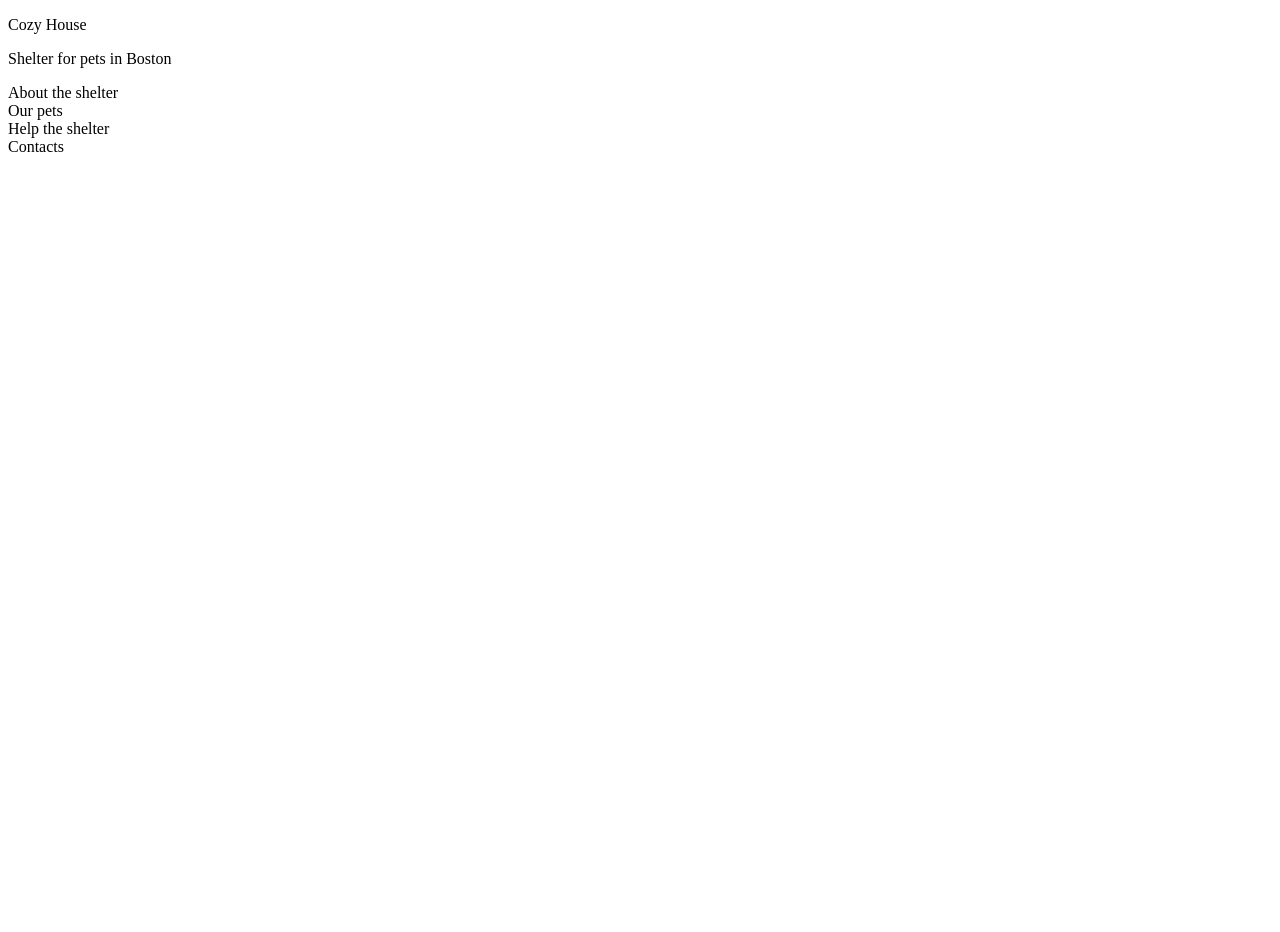
==== Shelter/index.html @ d65bb1e8 "init: start shelter tast" ====
<!DOCTYPE html>
<html lang="en">
<head>
  <meta charset="UTF-8">
  <meta name="viewport" content="width=device-width, initial-scale=1.0">
  <link rel="stylesheet" href="styles.css">
  <title>Document</title>
</head>
<body>
  <main>
    <section class="startScreen">
      <header class="header">
        <div class="logo">
          <p>Cozy House</p>
          <p>Shelter for pets in Boston</p>
        </div>
        <div class="nav">
          <nav class="navHeader">About the shelter</nav>
          <nav class="navHeader">Our pets</nav>
          <nav class="navHeader">Help the shelter</nav>
          <nav class="navHeader">Contacts</nav>
        </div>
      </header>
    </section>
  </main>
</body>
</html>
---- Shelter/styles.css ----
section {
  width: 1280px;
  height: 908px;
  background-image: assest/img/
}
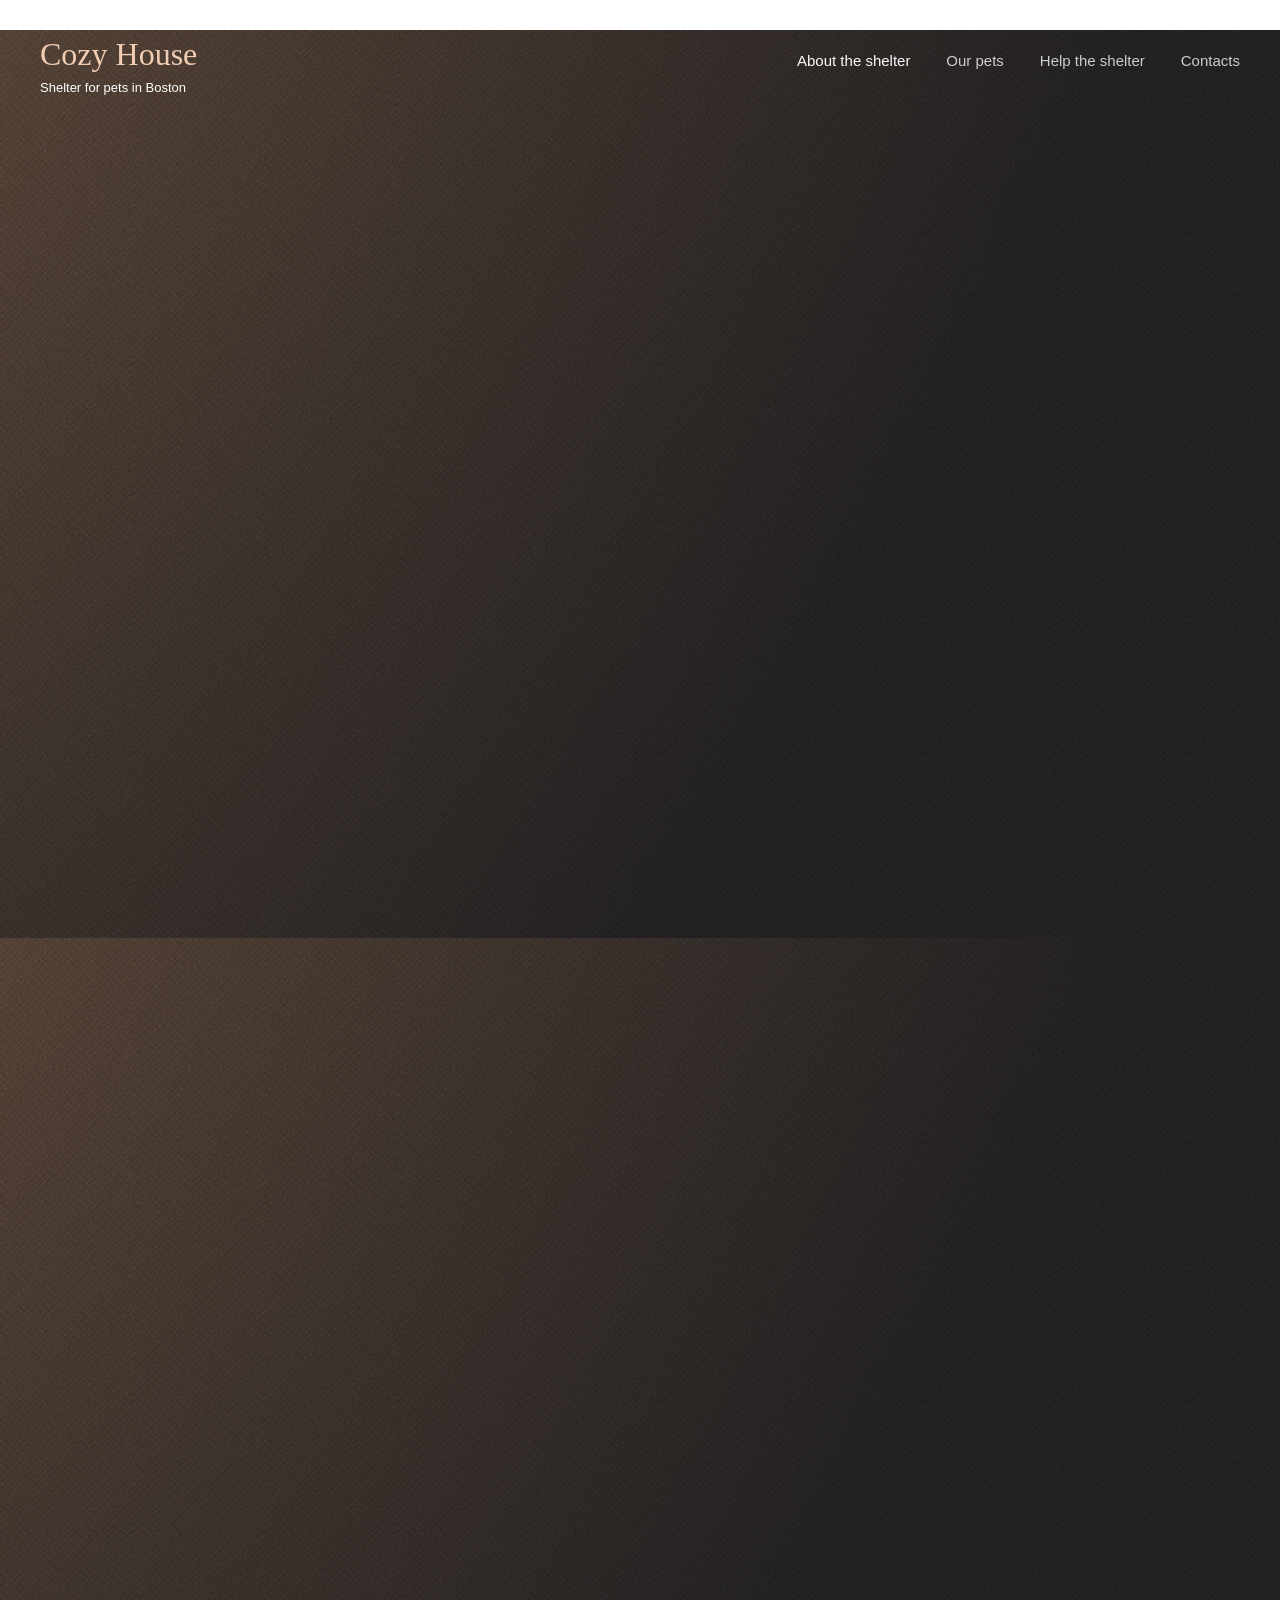
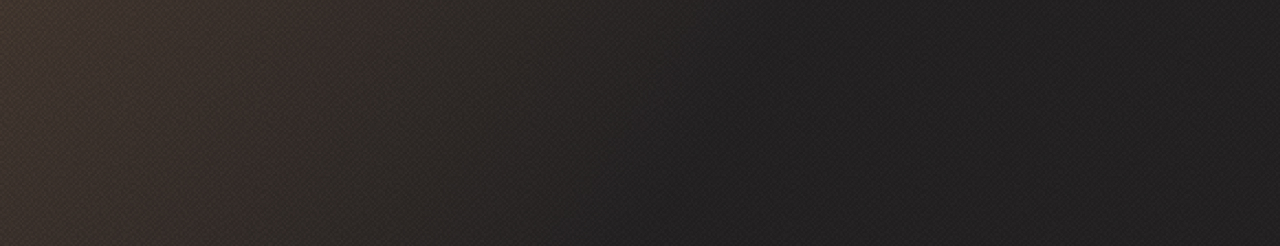
==== commit b9b72c4b: "feat: add header and nav" ====
--- a/Shelter/index.html
+++ b/Shelter/index.html
@@ -8,19 +8,24 @@
 </head>
 <body>
   <main>
-    <section class="startScreen">
+    <section class="sectionHeader">
       <header class="header">
         <div class="logo">
-          <p>Cozy House</p>
-          <p>Shelter for pets in Boston</p>
+          <p class="title">Cozy House</p>
+          <p class="subtitle">Shelter for pets in Boston</p>
         </div>
         <div class="nav">
-          <nav class="navHeader">About the shelter</nav>
-          <nav class="navHeader">Our pets</nav>
-          <nav class="navHeader">Help the shelter</nav>
-          <nav class="navHeader">Contacts</nav>
+          <nav class="navHeader1">About the shelter</nav>
+          <nav class="navHeader2">Our pets</nav>
+          <nav class="navHeader3">Help the shelter</nav>
+          <nav class="navHeader4">Contacts</nav>
         </div>
       </header>
+    </section>
+    <section class="startScreen">
+      <div>
+        <h2></h2>
+      </div>
     </section>
   </main>
 </body>
--- a/Shelter/styles.css
+++ b/Shelter/styles.css
@@ -1,5 +1,121 @@
+*,
+*::before,
+*::after {
+  box-sizing: border-box;
+}
+
+/* Убираем внутренние отступы */
+ul[class],
+ol[class] {
+  padding: 0;
+}
+
+/* Убираем внешние отступы */
+body,
+h1,
+h2,
+h3,
+h4,
+p,
+ul[class],
+ol[class],
+li,
+figure,
+figcaption,
+blockquote,
+dl,
+dd {
+  margin: 0;
+}
+
+/* Выставляем основные настройки по-умолчанию для body */
+body {
+  min-height: 100vh;
+  scroll-behavior: smooth;
+  text-rendering: optimizeSpeed;
+  line-height: 1.5;
+}
+
+/* Удаляем стандартную стилизацию для всех ul и il, у которых есть атрибут class*/
+ul[class],
+ol[class] {
+  list-style: none;
+}
+
+/* Элементы a, у которых нет класса, сбрасываем до дефолтных стилей */
+a:not([class]) {
+  text-decoration-skip-ink: auto;
+}
+
+/* Упрощаем работу с изображениями */
+img {
+  max-width: 100%;
+  display: block;
+}
+
+/* Указываем понятную периодичность в потоке данных у article*/
+article > * + * {
+  margin-top: 1em;
+}
+
+/* Наследуем шрифты для инпутов и кнопок */
+input,
+button,
+textarea,
+select {
+  font: inherit;
+}
+
+/* Удаляем все анимации и переходы для людей, которые предпочитай их не использовать */
+@media (prefers-reduced-motion: reduce) {
+  * {
+    animation-duration: 0.01ms !important;
+    animation-iteration-count: 1 !important;
+    transition-duration: 0.01ms !important;
+    scroll-behavior: auto !important;
+  }
+}
+
 section {
   width: 1280px;
   height: 908px;
-  background-image: assest/img/
-}+  background-image: url(assest/img/start-screen-gradient-background.jpg);
+  margin-left: auto;
+  margin-right: auto;
+}
+.header {
+  display: flex;
+  justify-content: space-between;
+  align-items: center;
+  margin: 30px 40px;
+}
+
+.logo {
+  display: flex;
+  flex-direction: column;
+}
+
+.title {
+  font-family: georgia;
+  font-size: 32px;
+  color: rgba(241, 205, 179, 1);
+}
+
+.subtitle {
+  font-family: arial;
+  font-size: 13px;
+  color: rgba(255, 255, 255, 1);
+}
+
+.nav {
+  display: flex;
+  width: 443px;
+  height: 27px;
+  justify-content: space-between;
+  font-family: arial;
+  font-size: 15px;
+  color: rgba(205, 205, 205, 1);
+}
+.navHeader1 {
+  color: rgba(250, 250, 250, 1);
+}
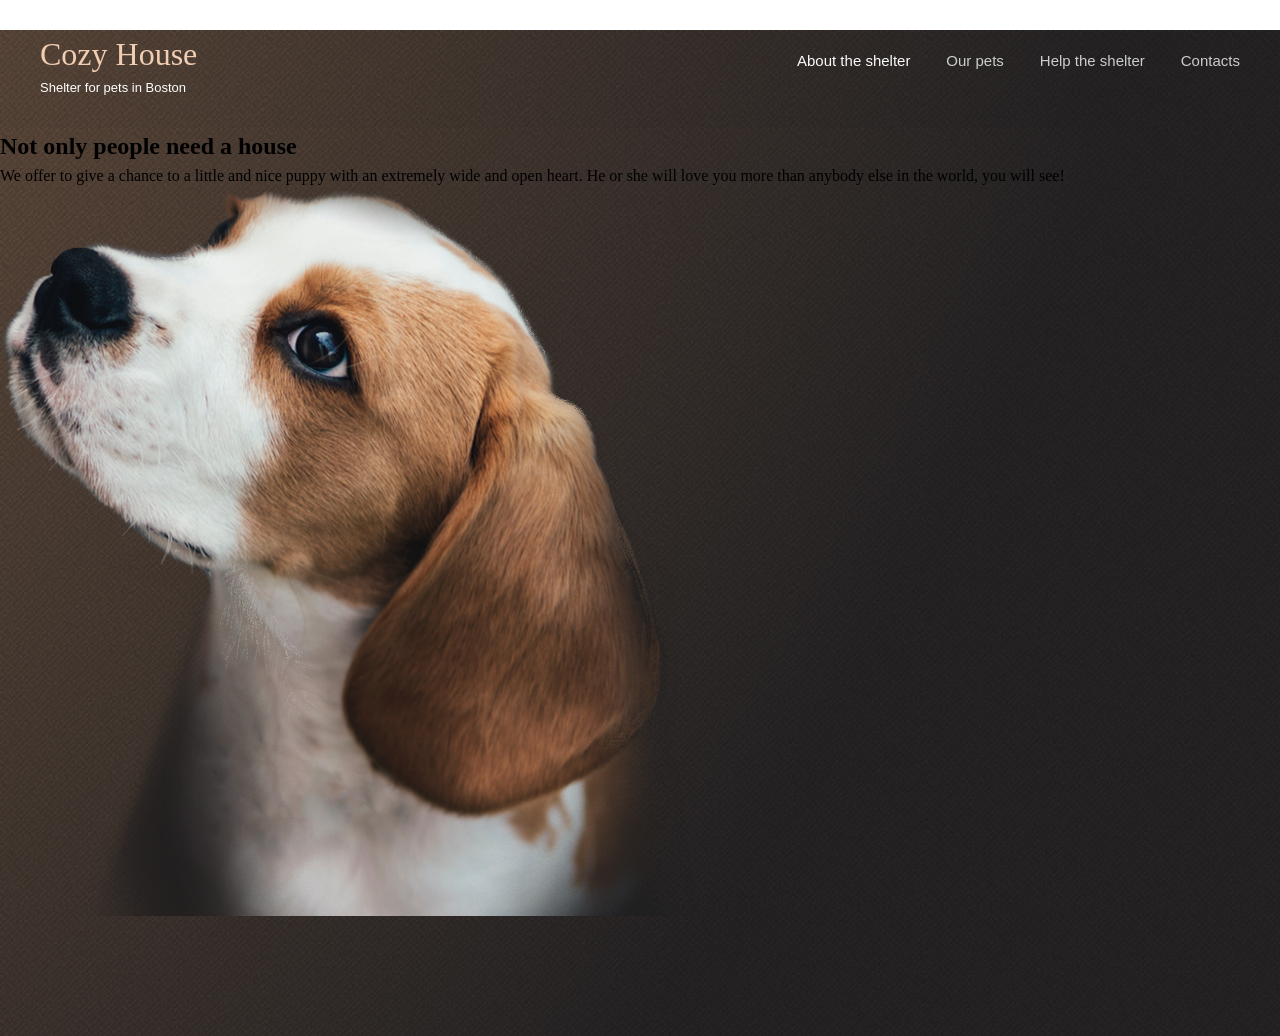
==== commit 1f519256: "feat: add image" ====
--- a/Shelter/index.html
+++ b/Shelter/index.html
@@ -21,11 +21,12 @@
           <nav class="navHeader4">Contacts</nav>
         </div>
       </header>
-    </section>
-    <section class="startScreen">
-      <div>
-        <h2></h2>
-      </div>
+      <section class="startScreen">
+        <div>
+          <h2>Not only people need a house</h2>
+          <p> We offer to give a chance to a little and nice puppy with an extremely wide and open heart. He or she will love you more than anybody else in the world, you will see!</p>
+        </div>
+        <img src="assest/img/start-screen-puppy.png";>
     </section>
   </main>
 </body>
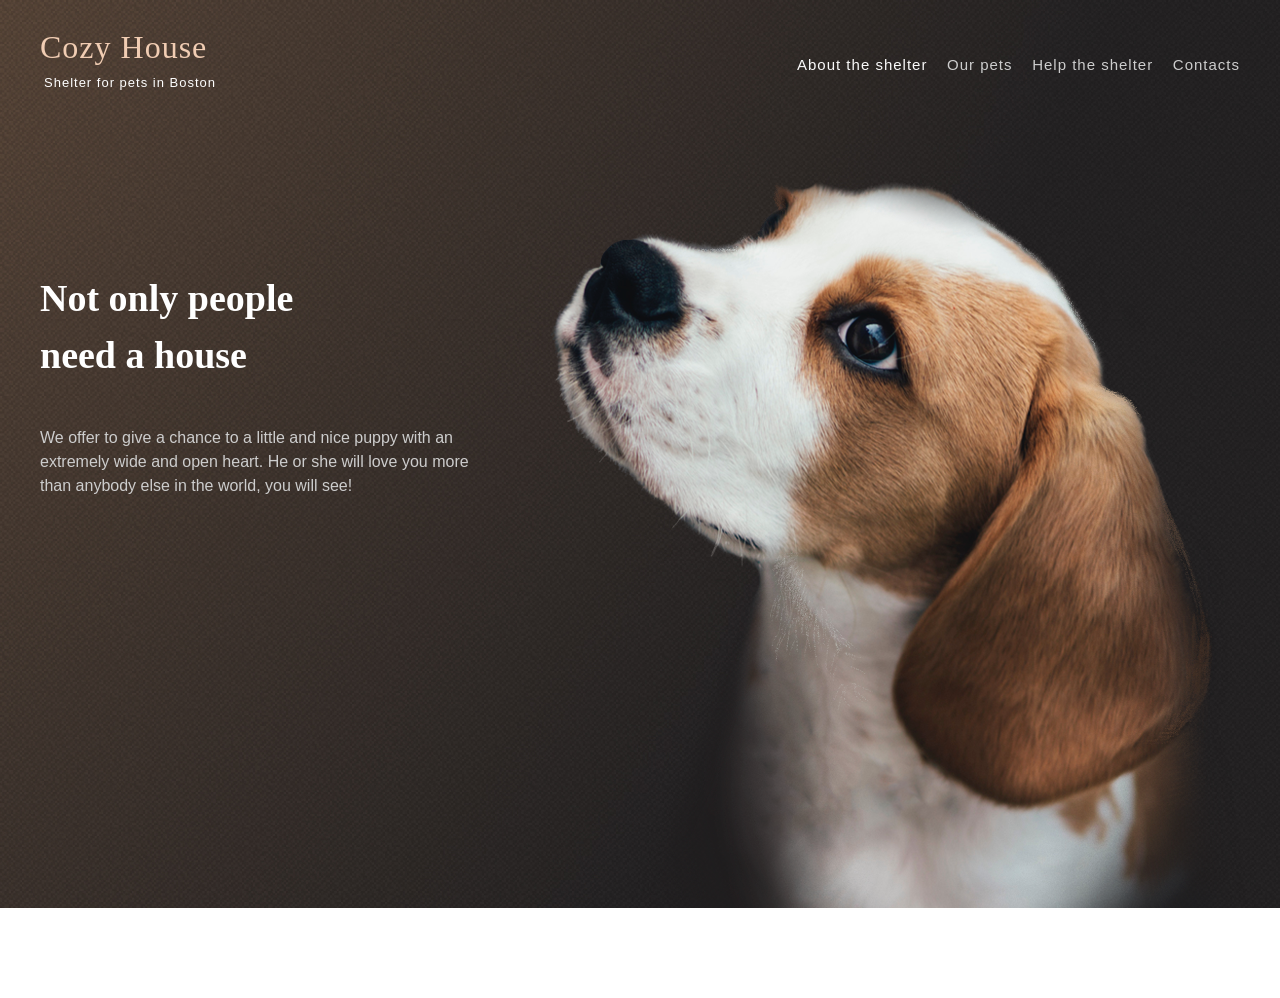
==== commit 7ec7b823: "feat: add dogImg" ====
--- a/Shelter/index.html
+++ b/Shelter/index.html
@@ -22,11 +22,11 @@
         </div>
       </header>
       <section class="startScreen">
-        <div>
-          <h2>Not only people need a house</h2>
-          <p> We offer to give a chance to a little and nice puppy with an extremely wide and open heart. He or she will love you more than anybody else in the world, you will see!</p>
+        <div class="contentStartScreen h2p">
+          <h2 class="h2Heading">Not only people need a house</h2>
+          <p class="pHeading"> We offer to give a chance to a little and nice puppy with an extremely wide and open heart. He or she will love you more than anybody else in the world, you will see!</p>
         </div>
-        <img src="assest/img/start-screen-puppy.png";>
+        <img class="dogImg" src="assest/img/start-screen-puppy.png" alt="dogPfoto">
     </section>
   </main>
 </body>
--- a/Shelter/styles.css
+++ b/Shelter/styles.css
@@ -76,35 +76,54 @@
   }
 }
 
-section {
+main {
+  width: 1280px;
+  height: 908px;
+  margin-left: auto;
+  margin-right: auto;
+}
+
+.sectionHeader {
   width: 1280px;
   height: 908px;
   background-image: url(assest/img/start-screen-gradient-background.jpg);
   margin-left: auto;
   margin-right: auto;
+  padding: 0.1px 0;
+  
 }
 .header {
   display: flex;
   justify-content: space-between;
   align-items: center;
   margin: 30px 40px;
+  line-height: 35px;
+  letter-spacing: 1px;
 }
 
 .logo {
   display: flex;
   flex-direction: column;
+  width: 184px;
+  height: 60px;
 }
 
 .title {
   font-family: georgia;
   font-size: 32px;
   color: rgba(241, 205, 179, 1);
+  height: 35.2px;
 }
 
 .subtitle {
+  display: flex;
   font-family: arial;
   font-size: 13px;
   color: rgba(255, 255, 255, 1);
+  width: 179px;
+  height: 15px;
+  margin-left: 4px;
+
 }
 
 .nav {
@@ -119,3 +138,51 @@
 .navHeader1 {
   color: rgba(250, 250, 250, 1);
 }
+.startScreen {
+  width: 1200px;
+  height: 728px;
+  margin-top: 180px;
+}
+.dogImg {
+  position: relative;
+  width: 698px;
+  height: 728px;
+  left: 550px;
+  bottom: 433px;
+}
+
+
+.contentStartScreen {
+display: flex;
+flex-direction: column;
+width: 460px;
+height: 180px;
+}
+
+.h2p {
+  display: flex;
+  flex-direction: column;
+  width: 460px;
+  height: 343px;
+  margin-left: 40px;
+
+
+}
+
+.h2Heading {
+  font-family: georgia;
+  font-size: 38px;
+  color: rgba(255, 255, 255, 1);
+  height: 114px;
+  width: 310px;
+
+}
+
+.pHeading {
+font-family: arial;
+width: 460px;
+height: 72px;
+color: rgba(205, 205, 205, 1);
+margin-top: 42px;
+}
+
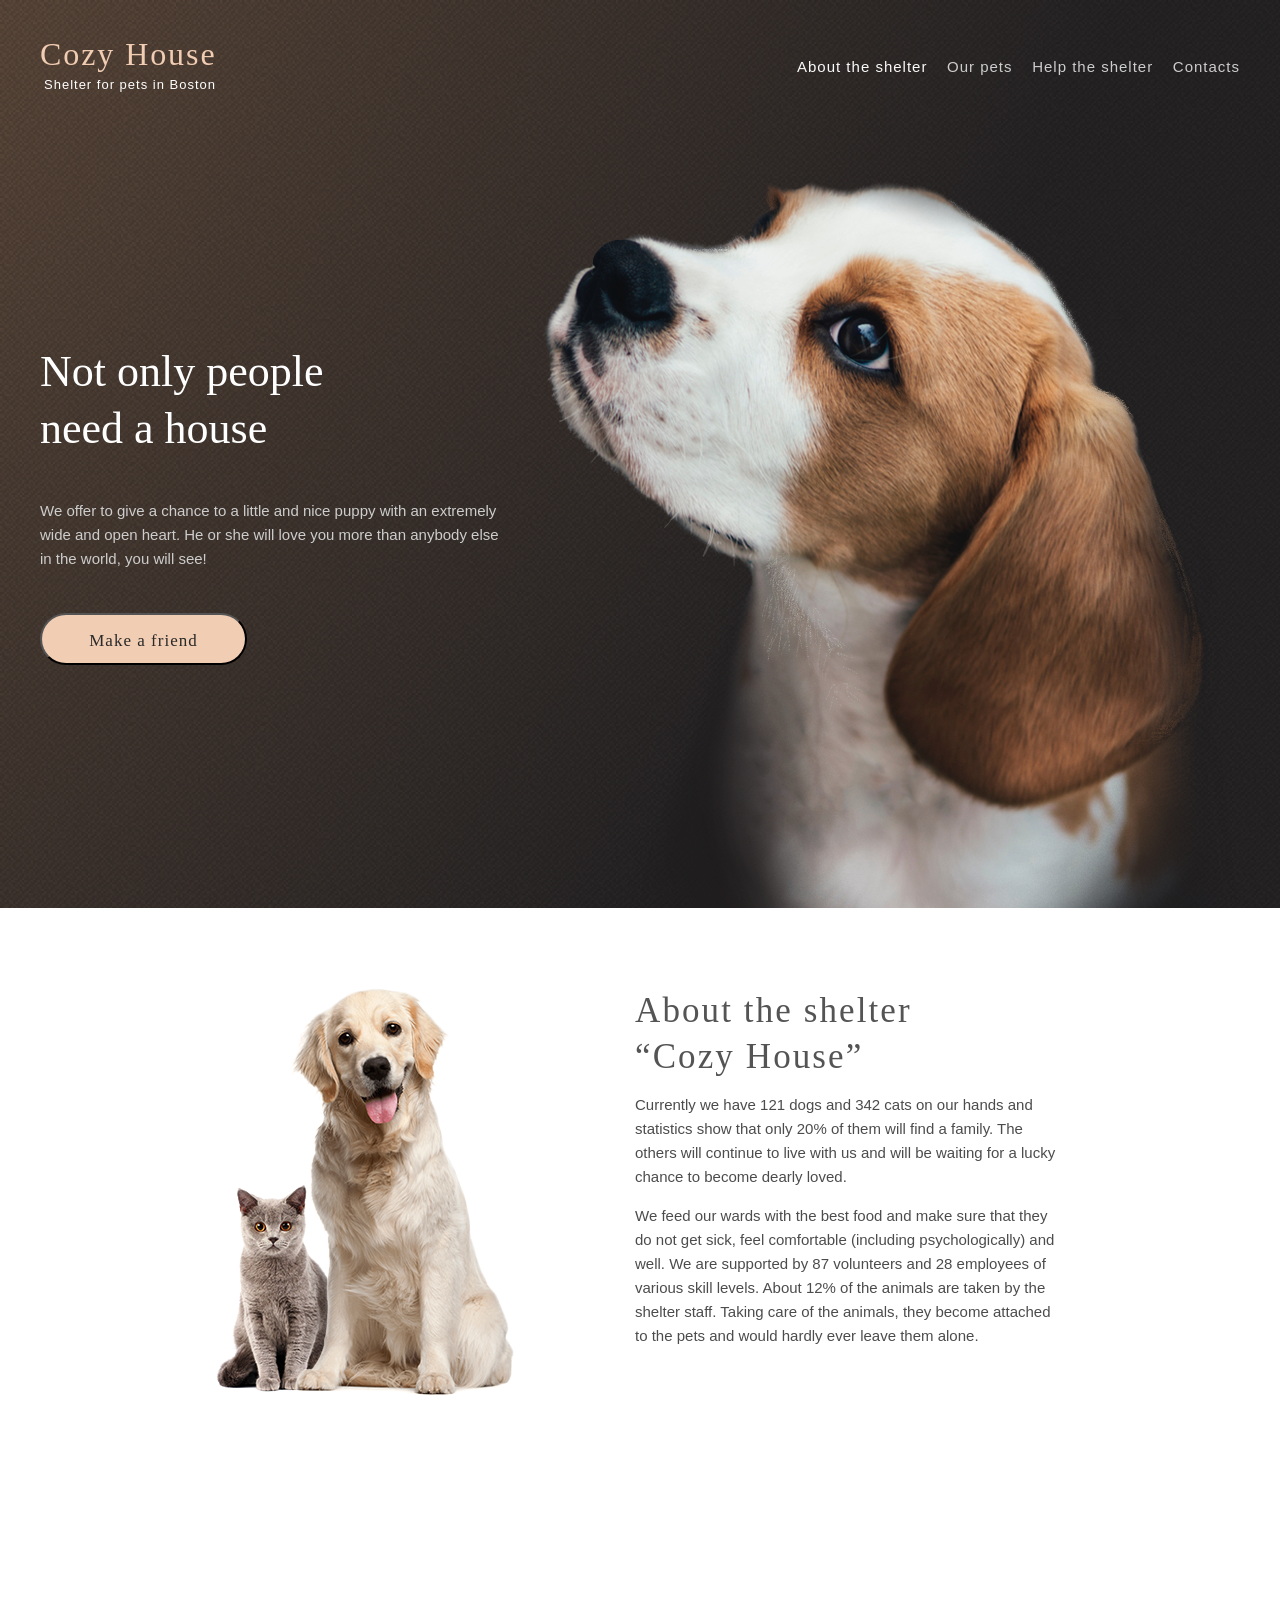
==== commit 7e3b8316: "feat: two page for shelter" ====
--- a/Shelter/index.html
+++ b/Shelter/index.html
@@ -25,9 +25,25 @@
         <div class="contentStartScreen h2p">
           <h2 class="h2Heading">Not only people need a house</h2>
           <p class="pHeading"> We offer to give a chance to a little and nice puppy with an extremely wide and open heart. He or she will love you more than anybody else in the world, you will see!</p>
+          <button type="button" name="popup-button" class="buttonStartScreen">Make a friend</button>
         </div>
         <img class="dogImg" src="assest/img/start-screen-puppy.png" alt="dogPfoto">
+      </section>
     </section>
-  </main>
+    <section class="aboutPets">
+        <div class="about_section">
+            <img class="about_pets" src="assest/img/about-pets.png" alt="imgDog">
+            <article class="contentPets">
+              <h2 class="headingContentPets">About the shelter “Cozy House”</h2>
+              <p class="subheadingPets1">
+                Currently we have 121 dogs and 342 cats on our hands and statistics show that only 20% of them will find a family. The others will continue to live with us and will be waiting for a lucky chance to become dearly loved.
+              </p>
+              <p class="subheadingPets2">
+                We feed our wards with the best food and make sure that they do not get sick, feel comfortable (including psychologically) and well. We are supported by 87 volunteers and 28 employees of various skill levels. About 12% of the animals are taken by the shelter staff. Taking care of the animals, they become attached to the pets and would hardly ever leave them alone.
+              </p>
+            </article>
+        </div>
+    </section>
+  <main>
 </body>
 </html>
--- a/Shelter/styles.css
+++ b/Shelter/styles.css
@@ -78,27 +78,33 @@
 
 main {
   width: 1280px;
-  height: 908px;
+  height: 3796px;
   margin-left: auto;
   margin-right: auto;
 }
 
 .sectionHeader {
+  display: flex;
+  flex-direction: column;
+  justify-content: space-between;
   width: 1280px;
   height: 908px;
-  background-image: url(assest/img/start-screen-gradient-background.jpg);
+  background: url(assest/img/start-screen-gradient-background.jpg);
+  background-repeat: no-repeat;
   margin-left: auto;
   margin-right: auto;
   padding: 0.1px 0;
   
+  
 }
 .header {
   display: flex;
   justify-content: space-between;
   align-items: center;
   margin: 30px 40px;
-  line-height: 35px;
   letter-spacing: 1px;
+  /* line-height: 35px; */
+  padding: 0.1px 0;
 }
 
 .logo {
@@ -106,24 +112,6 @@
   flex-direction: column;
   width: 184px;
   height: 60px;
-}
-
-.title {
-  font-family: georgia;
-  font-size: 32px;
-  color: rgba(241, 205, 179, 1);
-  height: 35.2px;
-}
-
-.subtitle {
-  display: flex;
-  font-family: arial;
-  font-size: 13px;
-  color: rgba(255, 255, 255, 1);
-  width: 179px;
-  height: 15px;
-  margin-left: 4px;
-
 }
 
 .nav {
@@ -134,55 +122,151 @@
   font-family: arial;
   font-size: 15px;
   color: rgba(205, 205, 205, 1);
-}
+  line-height: 160%;
+  margin-top: 16px;
+}
+
 .navHeader1 {
   color: rgba(250, 250, 250, 1);
 }
+
+.title {
+  font-family: var(--font-family);
+  font-size: 32px;
+  color: rgba(241, 205, 179, 1);
+  height: 35px;
+  width: 184px;
+  letter-spacing: 0.06em;
+  font-weight: 400;
+}
+
+.subtitle {
+  display: flex;
+  font-family: arial;
+  font-size: 13px;
+  color: rgba(255, 255, 255, 1);
+  width: 179px;
+  height: 15px;
+  font-weight: 400;
+  margin-top: 10px;
+  margin-left: 4px;
+  
+}
+
 .startScreen {
-  width: 1200px;
-  height: 728px;
-  margin-top: 180px;
-}
+display: flex;
+justify-content: space-between;
+width: 1200px;
+height: 728px;
+margin-left: 40px;
+margin-right: 40px;
+}
+
 .dogImg {
-  position: relative;
   width: 698px;
   height: 728px;
-  left: 550px;
-  bottom: 433px;
-}
-
+}
 
 .contentStartScreen {
-display: flex;
-flex-direction: column;
-width: 460px;
-height: 180px;
-}
-
-.h2p {
-  display: flex;
-  flex-direction: column;
   width: 460px;
-  height: 343px;
-  margin-left: 40px;
-
-
+  height: 322px;
+  margin-top: 163px;
 }
 
 .h2Heading {
+  width: 310px;
+  height: 114px;
   font-family: georgia;
-  font-size: 38px;
+  font-weight: 400;
+  font-size: 44px;
+  line-height: 130%;
   color: rgba(255, 255, 255, 1);
-  height: 114px;
-  width: 310px;
-
-}
-
-.pHeading {
-font-family: arial;
-width: 460px;
-height: 72px;
-color: rgba(205, 205, 205, 1);
-margin-top: 42px;
-}
-
+  }
+
+  .pHeading {
+    width: 460px;
+    height: 72px;
+    font-family: arial;
+    font-weight: 400;
+    font-size: 15px;
+    line-height: 160%;
+    color: rgba(205, 205, 205, 1);
+    margin-top: 42px;
+  }
+
+  .buttonStartScreen { 
+    color: rgba(41, 41, 41, 1);
+    font-weight: 400;
+    font-size: 17px;
+    line-height: 130%;
+    letter-spacing: 0.06em;
+
+  }
+  button {
+    border-radius: 100px;
+    padding: 15px 45px;
+    width: 207px;
+    height: 52px; 
+    background-color: rgba(241, 205, 179, 1);
+    margin-top: 42px;
+  }
+
+  .aboutPets {
+    display: flex;
+    width: 1280px;
+    height: 588px;
+    background: rgba(255, 255, 255, 1);
+  }
+
+  .about_section {
+    display: flex;
+    width: 1200px;
+    height: 408px;
+    margin: 80px 40px 100px 40px;
+    justify-content: space-between;
+  }
+
+  .about_pets {
+    width: 300px;
+    height: 408px;
+    margin-left: 175px;
+  }
+
+  .contentPets {
+    display: flex;
+    flex-direction: column;
+    width: 430px;
+    height: 380px;
+    margin-right: 175px;
+  }
+
+  .headingContentPets {
+    font-family: georgia;
+    font-weight: 400;
+    font-size: 35px;
+    line-height: 130%;
+    letter-spacing: 0.06em;
+    color: rgba(84, 84, 84, 1);
+    width: 370px;
+    height: 90px;
+  }
+
+  .subheadingPets1 {
+    font-family: arial;
+    font-weight: 400;
+    font-size: 15px;
+    line-height: 160%;
+    color: rgba(76, 76, 76, 1);
+    width: 430px;
+    height: 96px;
+  }
+
+  .subheadingPets2 {
+    width: 430px;
+    height: 144px;
+    font-family: arial;
+    font-weight: 400;
+    font-size: 15px;
+    line-height: 160%;
+    color: rgba(76, 76, 76, 1);
+  }
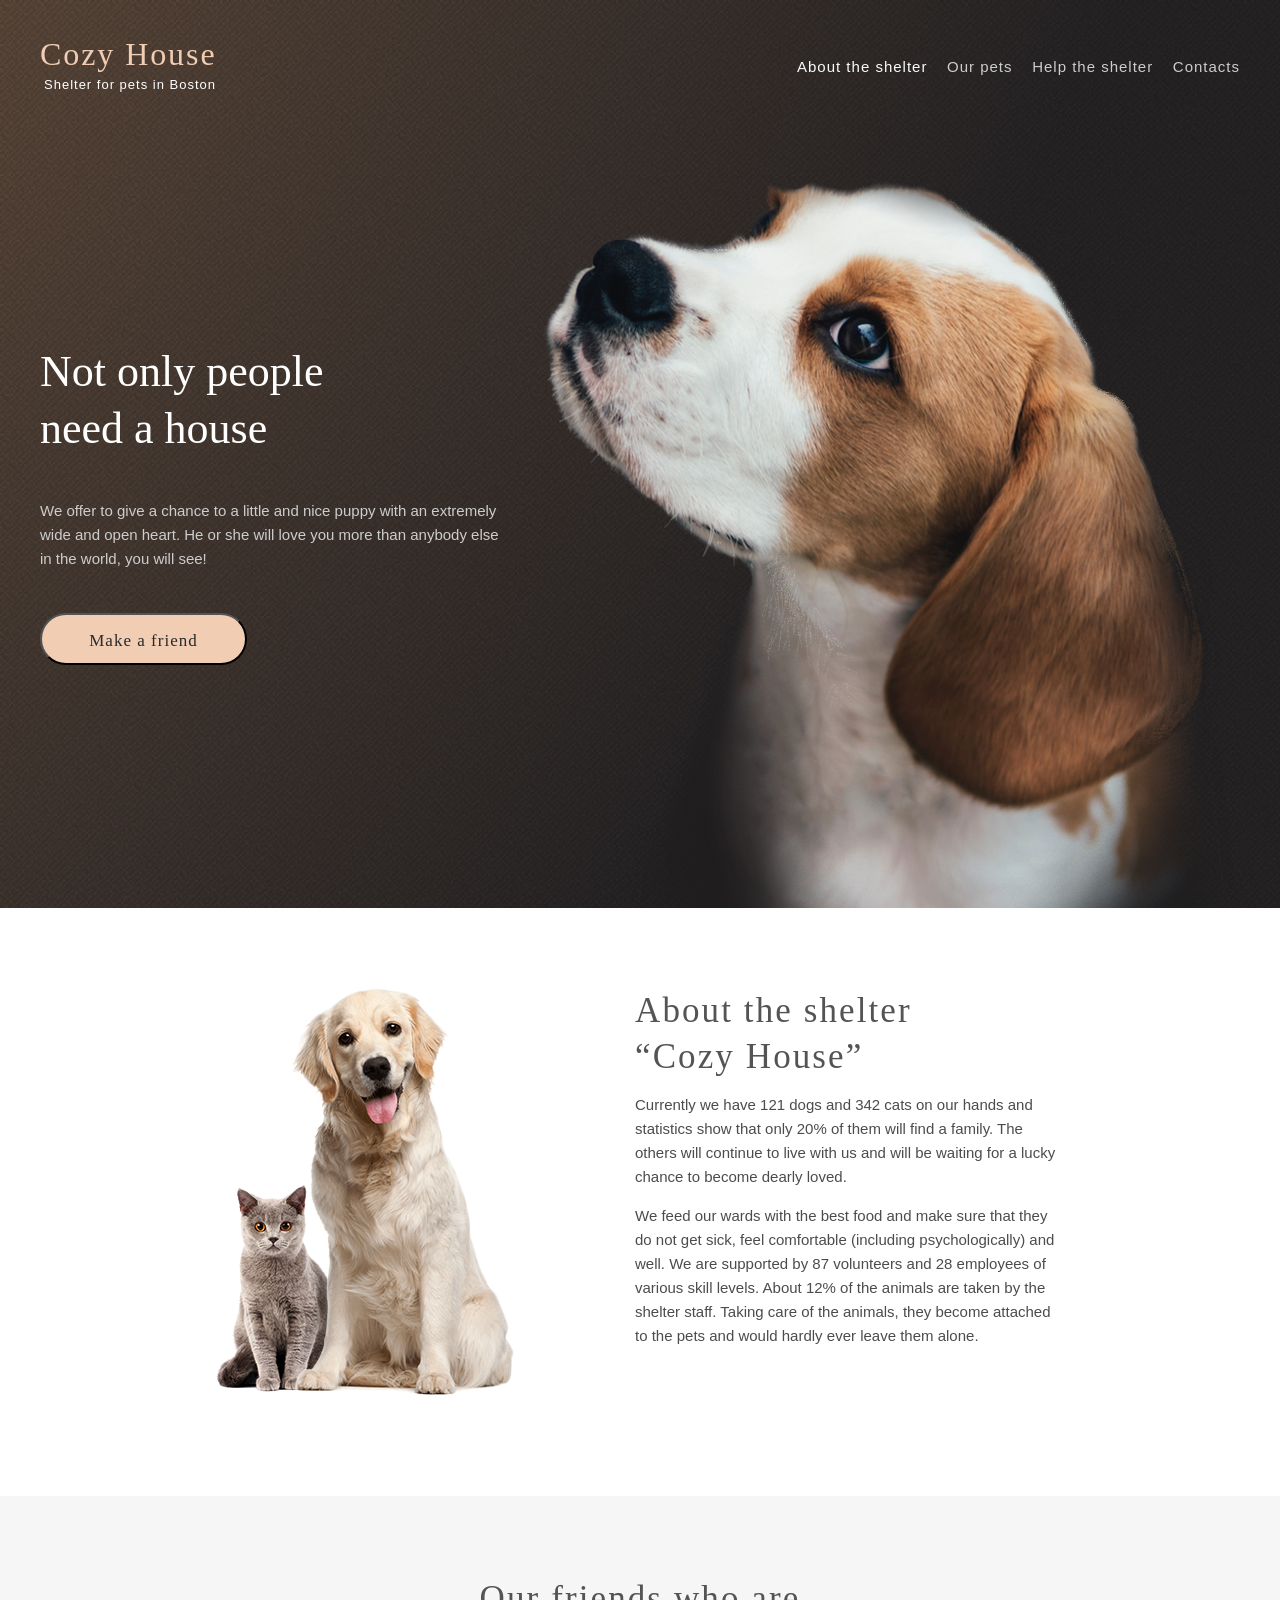
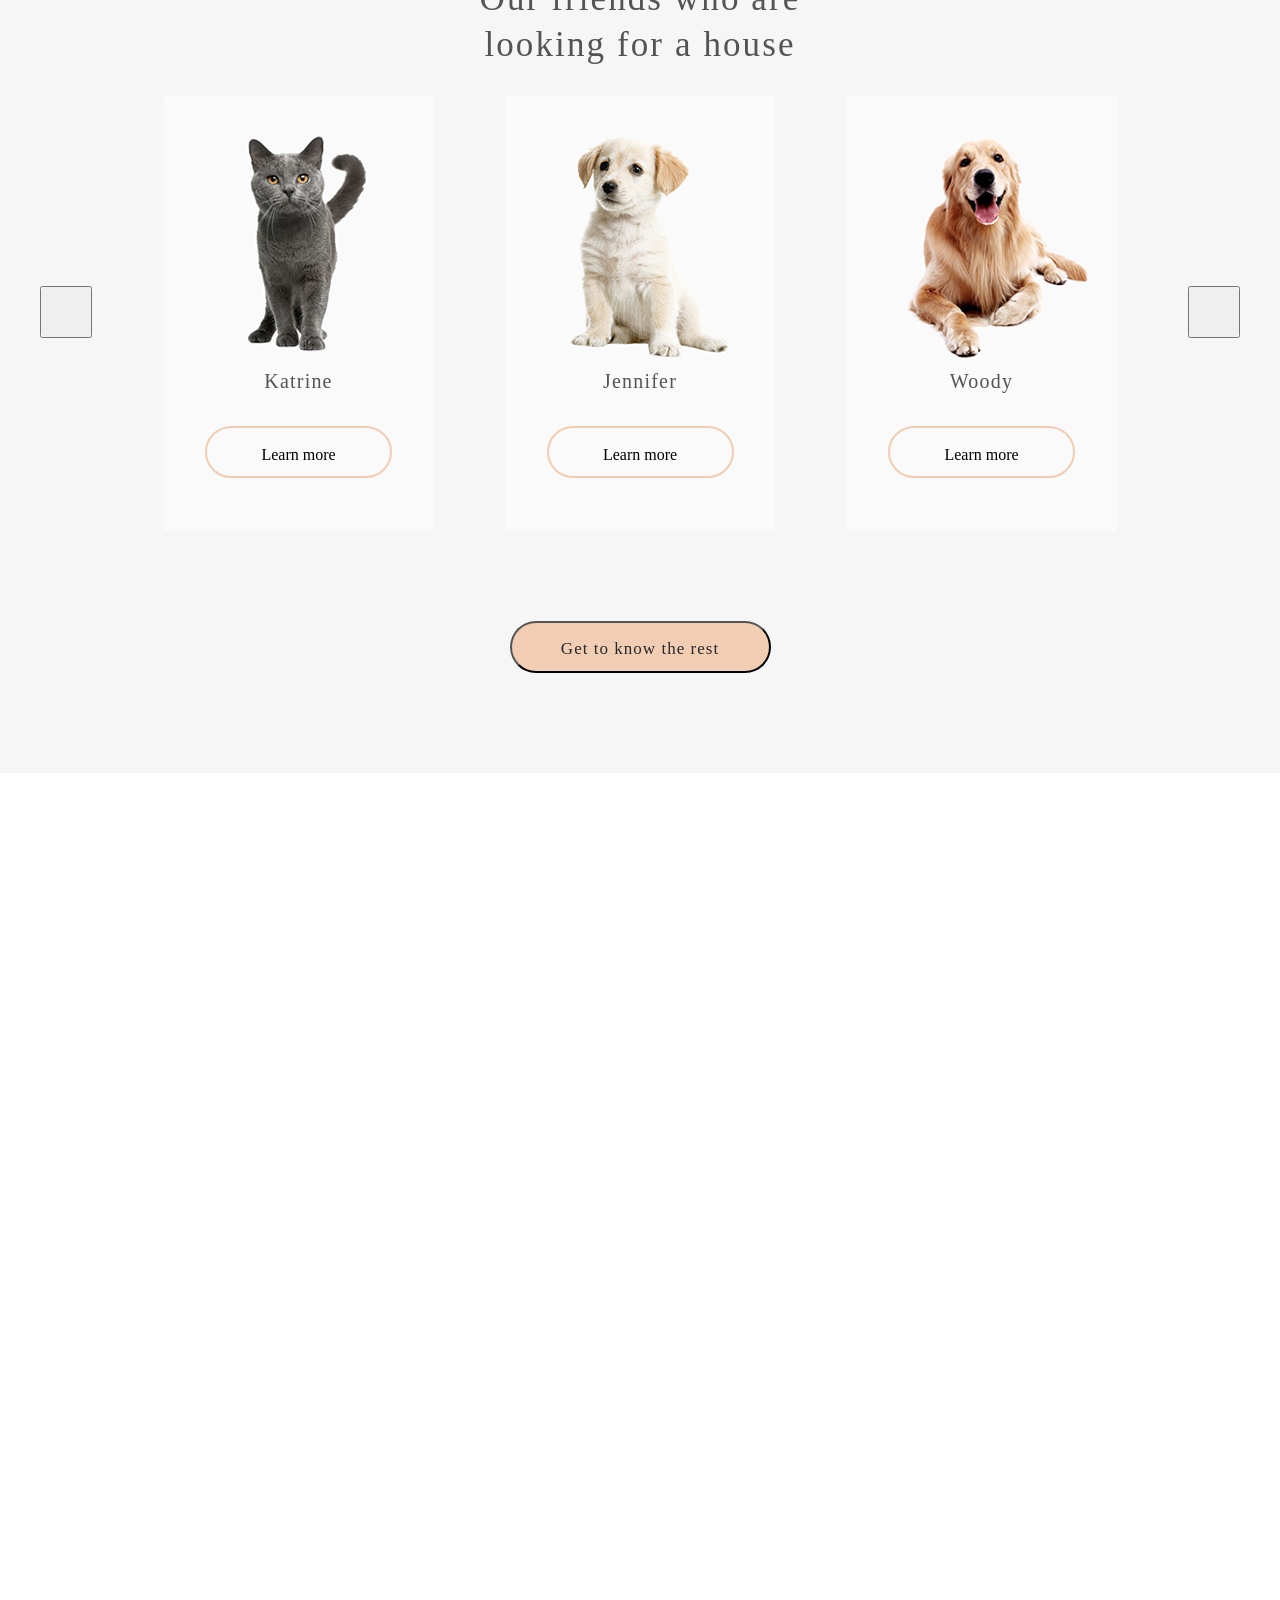
==== commit 47eddbaa: "feat: add 2 pages" ====
--- a/Shelter/index.html
+++ b/Shelter/index.html
@@ -25,7 +25,7 @@
         <div class="contentStartScreen h2p">
           <h2 class="h2Heading">Not only people need a house</h2>
           <p class="pHeading"> We offer to give a chance to a little and nice puppy with an extremely wide and open heart. He or she will love you more than anybody else in the world, you will see!</p>
-          <button type="button" name="popup-button" class="buttonStartScreen">Make a friend</button>
+          <button class="buttonStartScreen" type="button" name="popup-button">Make a friend</button>
         </div>
         <img class="dogImg" src="assest/img/start-screen-puppy.png" alt="dogPfoto">
       </section>
@@ -44,6 +44,46 @@
             </article>
         </div>
     </section>
+    <section class="pets">
+        <div class="petsContent">
+          <h3 class="h3HeadingPets">
+            Our friends who
+            are looking for a house
+          </h3>
+            <div class="sliderPets">
+              <div>
+                <button class="buttonPrimaryleft" type="button2" name="popup-button2">
+                </button>
+              </div>
+                <div> 
+                  <div class="conteinerPetsKatrine">
+                    <img class="petsKatrine" src="assest/img/pets-katrine.png" alt="imgCat">
+                    <p class="catNameKatrine"> Katrine </p>
+                    <button class="buttonSecondary1" type="buttonSecondary1" name="buttonSecondary1">Learn more</button>
+                  </div>
+                </div>
+                <div>
+                  <div class="conteinerPetsJennifer">
+                    <img class="petsJennifer" src="assest/img/pets-jennifer.png" alt="imgDotJennifer">
+                    <p class="dogNameJennifer"> Jennifer </p>
+                    <button class="buttonSecondary2" type="buttonSecondary2" name="buttonSecondary2">Learn more</button>
+                  </div>
+                </div>
+                <div>
+                  <div class="conteinerPetsWoody">
+                    <img class="petsWoody" src="assest/img/pets-woody.png" alt="imgDotWoody">
+                    <p class="dogNameWoody"> Woody </p>
+                    <button class="buttonSecondary3" type="buttonSecondary3" name="buttonSecondary3">Learn more</button>
+                  </div>
+                </div>
+                <div>
+                  <button class="buttonPrimaryRight" type="button2" name="popup-button2">
+                  </button>
+                </div>
+              </div>
+            <button class="buttonPrimary" type="button1" name="popup-button1">Get to know the rest</button>
+        </div>
+    </section>
   <main>
 </body>
 </html>
--- a/Shelter/styles.css
+++ b/Shelter/styles.css
@@ -202,7 +202,7 @@
     letter-spacing: 0.06em;
 
   }
-  button {
+  .buttonStartScreen {
     border-radius: 100px;
     padding: 15px 45px;
     width: 207px;
@@ -269,4 +269,163 @@
     font-size: 15px;
     line-height: 160%;
     color: rgba(76, 76, 76, 1);
-  }+  }
+
+  .pets {
+    display: flex;
+    width: 1280px;
+    height: 877px;
+    background-color: rgba(246, 246, 246, 1)
+  }
+
+  .petsContent {
+    display: flex;
+    flex-direction: column;
+    align-items: center;
+    justify-content: space-between;
+    width: 1200px;
+    height: 697px;
+    margin: 80px 40px 0px 40px;
+  }
+
+  .h3HeadingPets {
+    width: 400px;
+    height: 90px;
+    font-family: georgia;
+    font-weight: 400;
+    font-size: 35px;
+    line-height: 130%;
+    letter-spacing: 0.06em;
+    text-align: center;
+    color: rgba(84, 84, 84, 1);
+  }
+
+  .sliderPets {
+    width: 1200px;
+    height: 435px;
+  }
+
+  .buttonPrimary {
+    display: flex;
+    align-items: center;
+    justify-content: flex-start;
+    flex-direction: column;
+    gap: 10px;
+    width: 261px;
+    height: 52px;
+    margin-top: 60px;
+    border-radius: 100px;
+    padding: 15px 42px;
+    background-color: rgba(241, 205, 179, 1);
+    color: rgba(41, 41, 41, 1);
+    font-family: georgia;
+    font-weight: 400;
+    font-size: 17px;
+    line-height: 130%;
+    letter-spacing: 0.06em;
+    
+  }
+
+  .sliderPets {
+    display: flex;
+    justify-content: space-between;
+    align-items: center;
+    width: 1200px;
+    height: 435px;
+  }
+
+  .conteinerPetsKatrine {
+    display: flex;
+    flex-direction: column;
+    align-items: center;
+    width: 270px;
+    height: 435px;
+    background-color: rgba(250, 250, 250, 1);
+  }
+
+  .conteinerPetsJennifer {
+    width: 270px;
+    height: 435px;
+    display: flex;
+    flex-direction: column;
+    align-items: center;
+    background-color: rgba(250, 250, 250, 1);
+  }
+
+  .conteinerPetsWoody {
+    width: 270px;
+    height: 435px;
+    display: flex;
+    flex-direction: column;
+    align-items: center;
+    background-color: rgba(250, 250, 250, 1);
+  }
+
+  .buttonPrimaryleft {
+    width: 52px;
+    height: 52px;
+  }
+
+  .buttonPrimaryRight {
+    width: 52px;
+    height: 52px;
+  }
+
+  .petsKatrine {
+    width: 270px;
+    height: 270px;
+  
+  }
+
+  .petsJennifer {
+    width: 270px;
+    height: 270px;
+  }
+
+  .petsWoody {
+    width: 270px;
+    height: 270px;
+  }
+
+  .catNameKatrine {
+    font-family: georgia;
+    font-weight: 400;
+    font-size: 20px;
+    letter-spacing: 0.06em;
+    text-align: center;
+    color: rgba(84, 84, 84, 1);
+  }
+
+  .dogNameJennifer {
+    font-family: georgia;
+    font-weight: 400;
+    font-size: 20px;
+    letter-spacing: 0.06em;
+    text-align: center;
+    color: rgba(84, 84, 84, 1);
+  }
+
+  .dogNameWoody {
+    font-family: georgia;
+    font-weight: 400;
+    font-size: 20px;
+    letter-spacing: 0.06em;
+    text-align: center;
+    color: rgba(84, 84, 84, 1);
+  }
+
+  .buttonSecondary1,
+  .buttonSecondary2,
+  .buttonSecondary3 {
+    width: 187px;
+    height: 52px;
+    border-radius: 100px;
+    padding: 15px 45px;
+    width: 187px;
+    height: 52px;
+    border: 2px solid rgba(241, 205, 179, 1);
+    font-family: georgia;
+    background-color: rgba(250, 250, 250, 1);
+    margin-top: 30px;
+  }
+ 
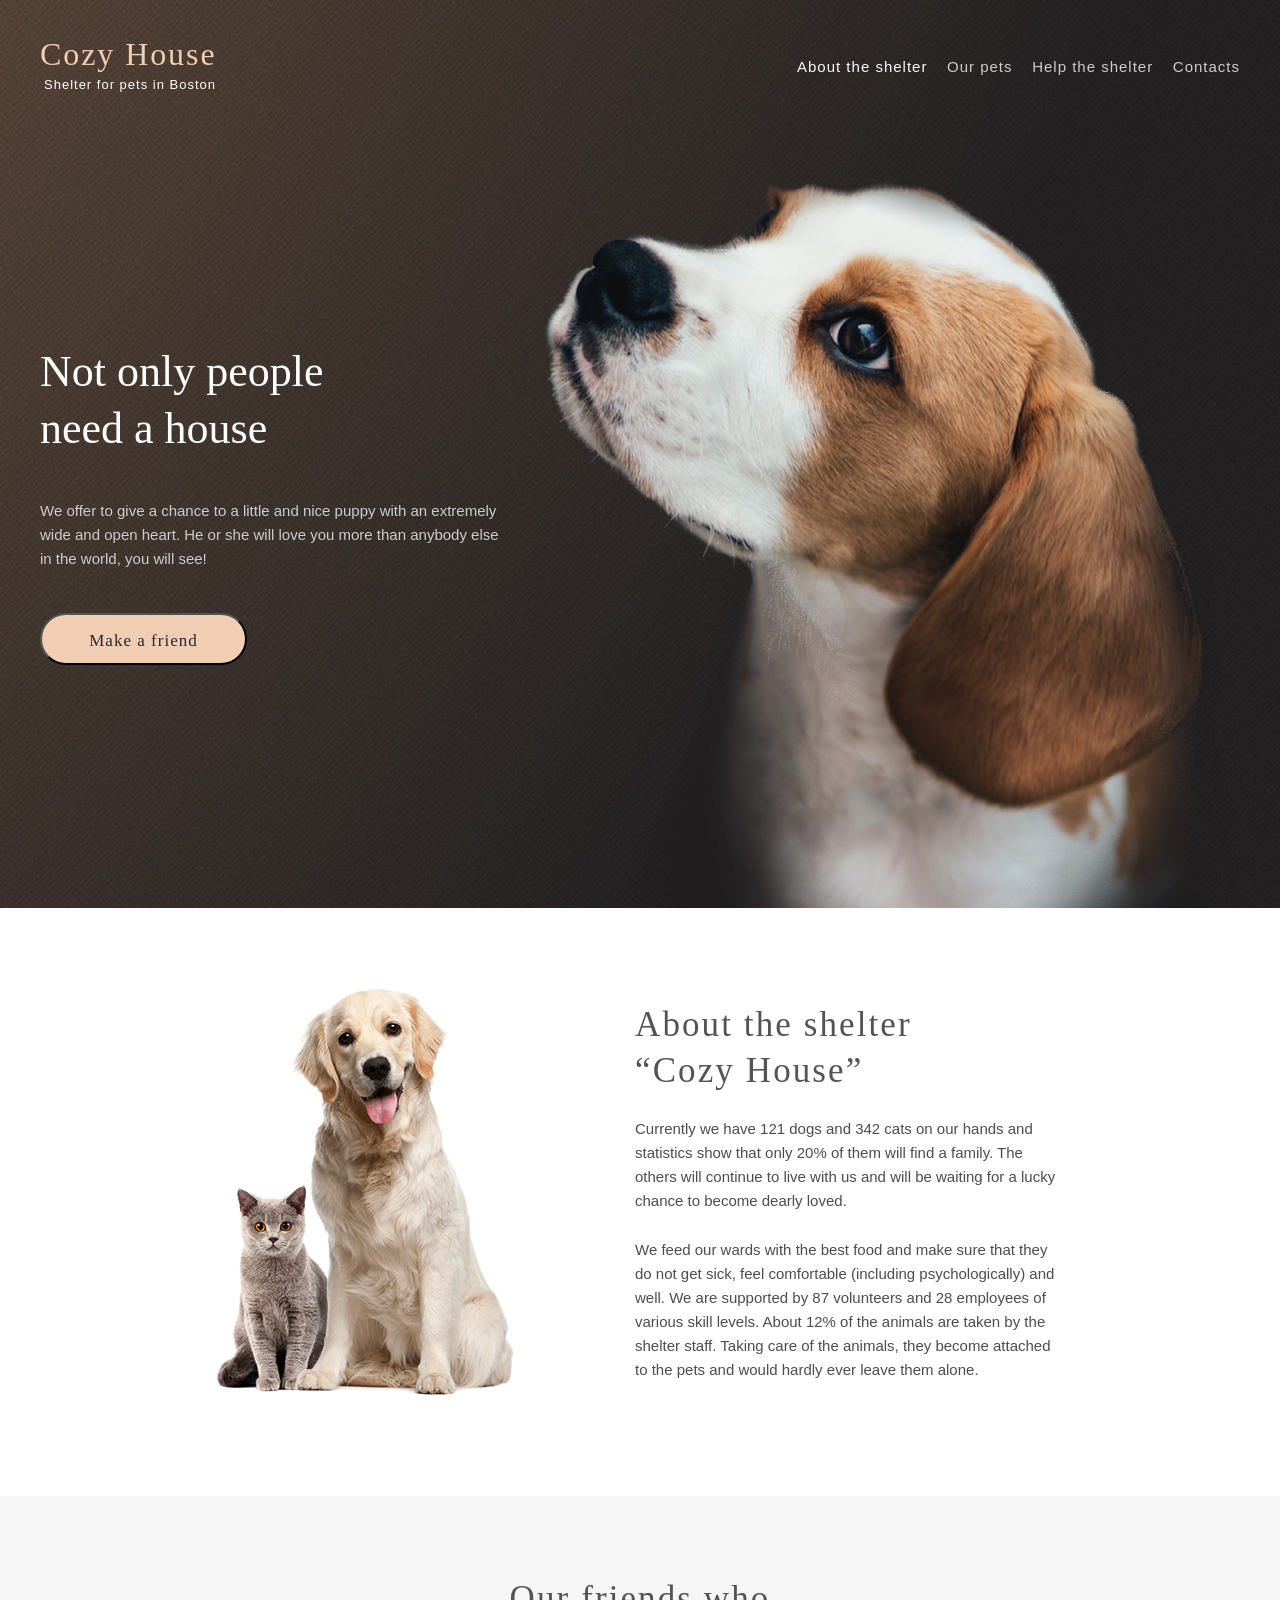
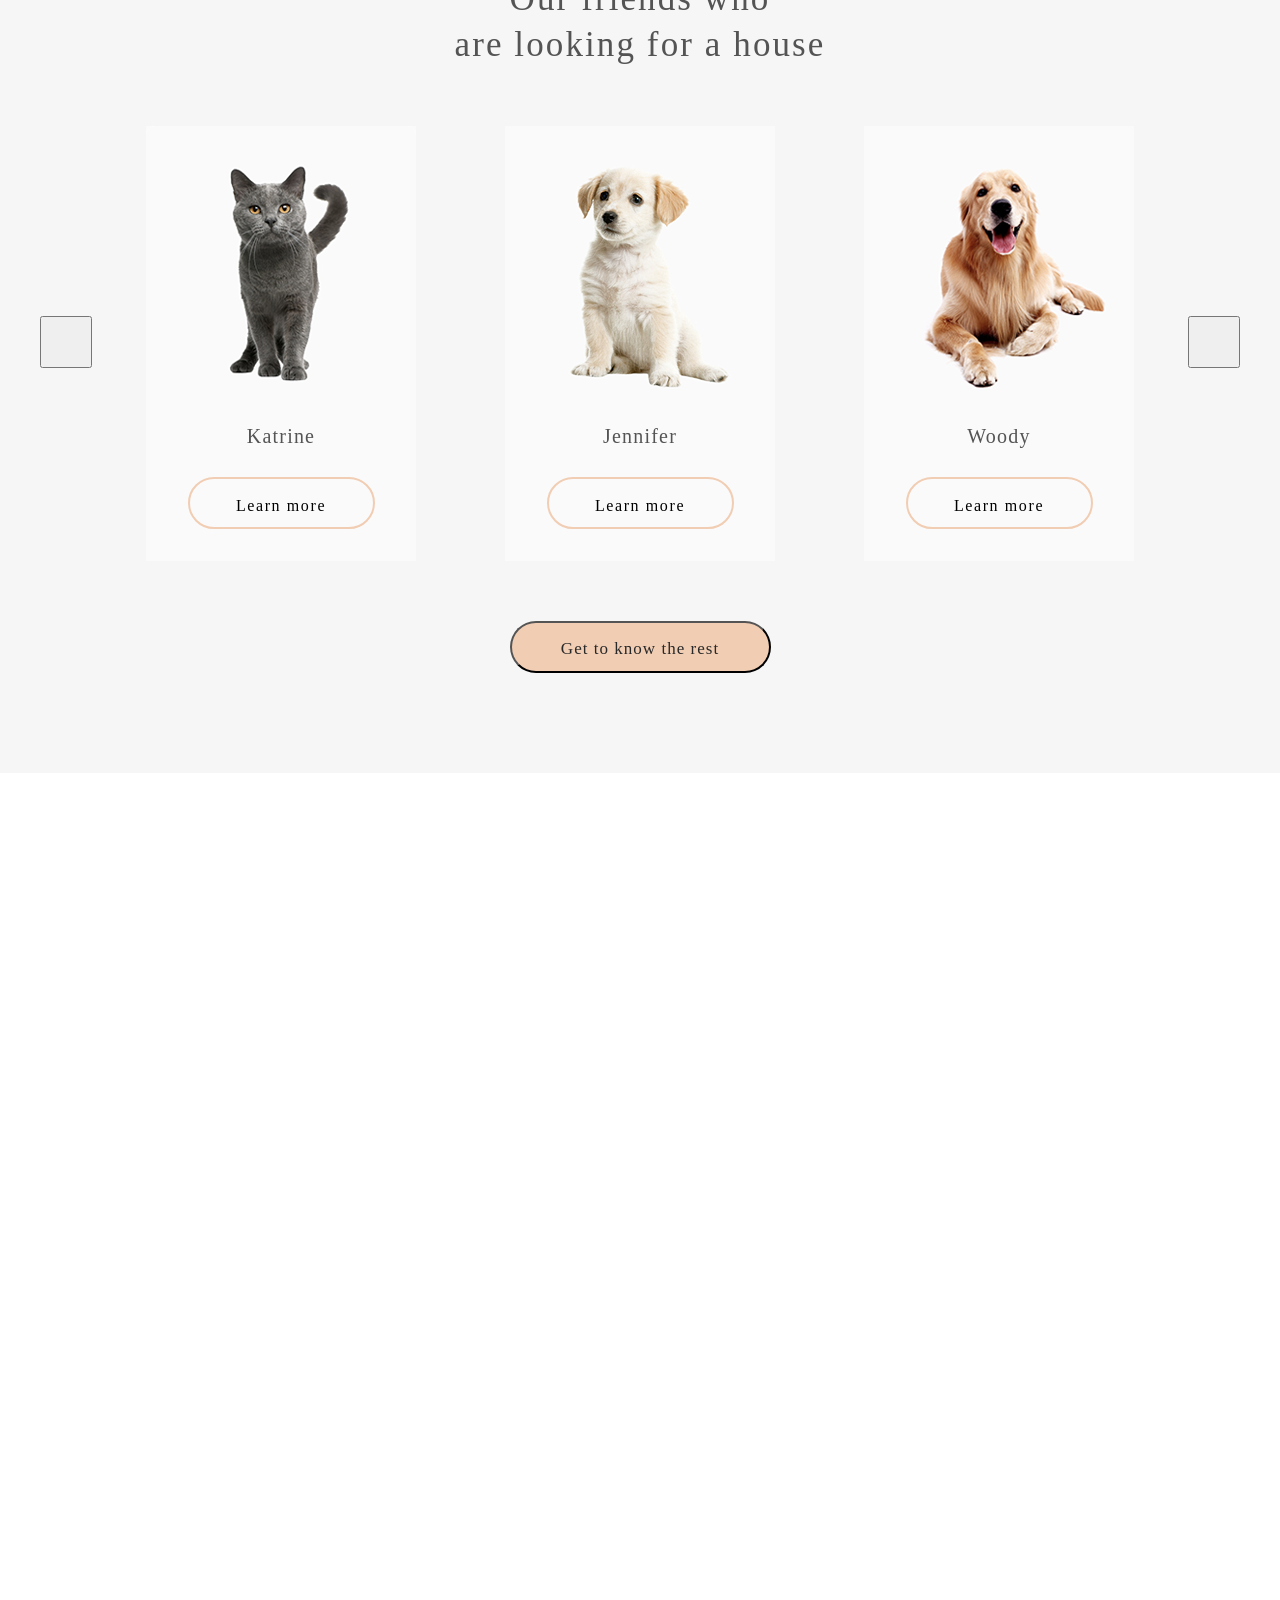
==== commit d03cd94e: "feat: s lexoi ebanyli verstky" ====
--- a/Shelter/index.html
+++ b/Shelter/index.html
@@ -47,35 +47,29 @@
     <section class="pets">
         <div class="petsContent">
           <h3 class="h3HeadingPets">
-            Our friends who
-            are looking for a house
+            <p>Our friends who</p>
+            <p>are looking for a house</p>
           </h3>
             <div class="sliderPets">
               <div>
                 <button class="buttonPrimaryleft" type="button2" name="popup-button2">
                 </button>
-              </div>
-                <div> 
+              </div> 
                   <div class="conteinerPetsKatrine">
                     <img class="petsKatrine" src="assest/img/pets-katrine.png" alt="imgCat">
                     <p class="catNameKatrine"> Katrine </p>
                     <button class="buttonSecondary1" type="buttonSecondary1" name="buttonSecondary1">Learn more</button>
                   </div>
-                </div>
-                <div>
                   <div class="conteinerPetsJennifer">
                     <img class="petsJennifer" src="assest/img/pets-jennifer.png" alt="imgDotJennifer">
                     <p class="dogNameJennifer"> Jennifer </p>
                     <button class="buttonSecondary2" type="buttonSecondary2" name="buttonSecondary2">Learn more</button>
                   </div>
-                </div>
-                <div>
                   <div class="conteinerPetsWoody">
                     <img class="petsWoody" src="assest/img/pets-woody.png" alt="imgDotWoody">
                     <p class="dogNameWoody"> Woody </p>
                     <button class="buttonSecondary3" type="buttonSecondary3" name="buttonSecondary3">Learn more</button>
                   </div>
-                </div>
                 <div>
                   <button class="buttonPrimaryRight" type="button2" name="popup-button2">
                   </button>
@@ -84,6 +78,6 @@
             <button class="buttonPrimary" type="button1" name="popup-button1">Get to know the rest</button>
         </div>
     </section>
-  <main>
+  </main>
 </body>
 </html>
--- a/Shelter/styles.css
+++ b/Shelter/styles.css
@@ -94,8 +94,6 @@
   margin-left: auto;
   margin-right: auto;
   padding: 0.1px 0;
-  
-  
 }
 .header {
   display: flex;
@@ -150,16 +148,15 @@
   font-weight: 400;
   margin-top: 10px;
   margin-left: 4px;
-  
 }
 
 .startScreen {
-display: flex;
-justify-content: space-between;
-width: 1200px;
-height: 728px;
-margin-left: 40px;
-margin-right: 40px;
+  display: flex;
+  justify-content: space-between;
+  width: 1200px;
+  height: 728px;
+  margin-left: 40px;
+  margin-right: 40px;
 }
 
 .dogImg {
@@ -181,251 +178,259 @@
   font-size: 44px;
   line-height: 130%;
   color: rgba(255, 255, 255, 1);
+}
+
+.pHeading {
+  width: 460px;
+  height: 72px;
+  font-family: arial;
+  font-weight: 400;
+  font-size: 15px;
+  line-height: 160%;
+  color: rgba(205, 205, 205, 1);
+  margin-top: 42px;
+}
+
+.buttonStartScreen {
+  color: rgba(41, 41, 41, 1);
+  font-weight: 400;
+  font-size: 17px;
+  line-height: 130%;
+  letter-spacing: 0.06em;
+}
+.buttonStartScreen {
+  border-radius: 100px;
+  padding: 15px 45px;
+  width: 207px;
+  height: 52px;
+  background-color: rgba(241, 205, 179, 1);
+  margin-top: 42px;
+}
+
+.aboutPets {
+  display: flex;
+  width: 1280px;
+  height: 588px;
+  background: rgba(255, 255, 255, 1);
+}
+
+.about_section {
+  display: flex;
+  width: 1200px;
+  height: 408px;
+  margin: 80px 40px 100px 40px;
+  justify-content: space-between;
+}
+
+.about_pets {
+  width: 300px;
+  height: 408px;
+  margin-left: 175px;
+}
+
+.contentPets {
+  display: flex;
+  flex-direction: column;
+  width: 430px;
+  height: 380px;
+  margin-right: 175px;
+  margin-top: 14px;
+}
+
+.headingContentPets {
+  font-family: georgia;
+  font-weight: 400;
+  font-size: 35px;
+  line-height: 130%;
+  letter-spacing: 0.06em;
+  color: rgba(84, 84, 84, 1);
+  width: 370px;
+  height: 90px;
+}
+
+.subheadingPets1 {
+  font-family: arial;
+  font-weight: 400;
+  font-size: 15px;
+  line-height: 160%;
+  color: rgba(76, 76, 76, 1);
+  width: 430px;
+  height: 96px;
+  margin: 25px 0;
+}
+
+.subheadingPets2 {
+  width: 430px;
+  height: 144px;
+  font-family: arial;
+  font-weight: 400;
+  font-size: 15px;
+  line-height: 160%;
+  color: rgba(76, 76, 76, 1);
+  margin-top: 0;
+}
+
+.pets {
+  display: flex;
+  width: 1280px;
+  height: 877px;
+  background-color: rgba(246, 246, 246, 1);
+}
+
+.petsContent {
+  display: flex;
+  flex-direction: column;
+  align-items: center;
+  justify-content: space-between;
+  width: 1200px;
+  height: 697px;
+  margin: 80px 40px 0px 40px;
+}
+
+.h3HeadingPets {
+  width: 400px;
+  height: 90px;
+  font-family: georgia;
+  font-weight: 400;
+  font-size: 35px;
+  line-height: 130%;
+  letter-spacing: 0.06em;
+  text-align: center;
+  color: rgba(84, 84, 84, 1);
+  margin-bottom: 60px;
+}
+
+.sliderPets {
+  width: 1200px;
+  height: 435px;
+  margin: 0 36px;
   }
 
-  .pHeading {
-    width: 460px;
-    height: 72px;
-    font-family: arial;
-    font-weight: 400;
-    font-size: 15px;
-    line-height: 160%;
-    color: rgba(205, 205, 205, 1);
-    margin-top: 42px;
-  }
-
-  .buttonStartScreen { 
-    color: rgba(41, 41, 41, 1);
-    font-weight: 400;
-    font-size: 17px;
-    line-height: 130%;
-    letter-spacing: 0.06em;
-
-  }
-  .buttonStartScreen {
-    border-radius: 100px;
-    padding: 15px 45px;
-    width: 207px;
-    height: 52px; 
-    background-color: rgba(241, 205, 179, 1);
-    margin-top: 42px;
-  }
-
-  .aboutPets {
-    display: flex;
-    width: 1280px;
-    height: 588px;
-    background: rgba(255, 255, 255, 1);
-  }
-
-  .about_section {
-    display: flex;
-    width: 1200px;
-    height: 408px;
-    margin: 80px 40px 100px 40px;
-    justify-content: space-between;
-  }
-
-  .about_pets {
-    width: 300px;
-    height: 408px;
-    margin-left: 175px;
-  }
-
-  .contentPets {
-    display: flex;
-    flex-direction: column;
-    width: 430px;
-    height: 380px;
-    margin-right: 175px;
-  }
-
-  .headingContentPets {
-    font-family: georgia;
-    font-weight: 400;
-    font-size: 35px;
-    line-height: 130%;
-    letter-spacing: 0.06em;
-    color: rgba(84, 84, 84, 1);
-    width: 370px;
-    height: 90px;
-  }
-
-  .subheadingPets1 {
-    font-family: arial;
-    font-weight: 400;
-    font-size: 15px;
-    line-height: 160%;
-    color: rgba(76, 76, 76, 1);
-    width: 430px;
-    height: 96px;
-  }
-
-  .subheadingPets2 {
-    width: 430px;
-    height: 144px;
-    font-family: arial;
-    font-weight: 400;
-    font-size: 15px;
-    line-height: 160%;
-    color: rgba(76, 76, 76, 1);
-  }
-
-  .pets {
-    display: flex;
-    width: 1280px;
-    height: 877px;
-    background-color: rgba(246, 246, 246, 1)
-  }
-
-  .petsContent {
-    display: flex;
-    flex-direction: column;
-    align-items: center;
-    justify-content: space-between;
-    width: 1200px;
-    height: 697px;
-    margin: 80px 40px 0px 40px;
-  }
-
-  .h3HeadingPets {
-    width: 400px;
-    height: 90px;
-    font-family: georgia;
-    font-weight: 400;
-    font-size: 35px;
-    line-height: 130%;
-    letter-spacing: 0.06em;
-    text-align: center;
-    color: rgba(84, 84, 84, 1);
-  }
-
-  .sliderPets {
-    width: 1200px;
-    height: 435px;
-  }
-
-  .buttonPrimary {
-    display: flex;
-    align-items: center;
-    justify-content: flex-start;
-    flex-direction: column;
-    gap: 10px;
-    width: 261px;
-    height: 52px;
-    margin-top: 60px;
-    border-radius: 100px;
-    padding: 15px 42px;
-    background-color: rgba(241, 205, 179, 1);
-    color: rgba(41, 41, 41, 1);
-    font-family: georgia;
-    font-weight: 400;
-    font-size: 17px;
-    line-height: 130%;
-    letter-spacing: 0.06em;
-    
-  }
-
-  .sliderPets {
-    display: flex;
-    justify-content: space-between;
-    align-items: center;
-    width: 1200px;
-    height: 435px;
-  }
-
-  .conteinerPetsKatrine {
-    display: flex;
-    flex-direction: column;
-    align-items: center;
-    width: 270px;
-    height: 435px;
-    background-color: rgba(250, 250, 250, 1);
-  }
-
-  .conteinerPetsJennifer {
-    width: 270px;
-    height: 435px;
-    display: flex;
-    flex-direction: column;
-    align-items: center;
-    background-color: rgba(250, 250, 250, 1);
-  }
-
-  .conteinerPetsWoody {
-    width: 270px;
-    height: 435px;
-    display: flex;
-    flex-direction: column;
-    align-items: center;
-    background-color: rgba(250, 250, 250, 1);
-  }
-
-  .buttonPrimaryleft {
-    width: 52px;
-    height: 52px;
-  }
-
-  .buttonPrimaryRight {
-    width: 52px;
-    height: 52px;
-  }
-
-  .petsKatrine {
-    width: 270px;
-    height: 270px;
-  
-  }
-
-  .petsJennifer {
-    width: 270px;
-    height: 270px;
-  }
-
-  .petsWoody {
-    width: 270px;
-    height: 270px;
-  }
-
-  .catNameKatrine {
-    font-family: georgia;
-    font-weight: 400;
-    font-size: 20px;
-    letter-spacing: 0.06em;
-    text-align: center;
-    color: rgba(84, 84, 84, 1);
-  }
-
-  .dogNameJennifer {
-    font-family: georgia;
-    font-weight: 400;
-    font-size: 20px;
-    letter-spacing: 0.06em;
-    text-align: center;
-    color: rgba(84, 84, 84, 1);
-  }
-
-  .dogNameWoody {
-    font-family: georgia;
-    font-weight: 400;
-    font-size: 20px;
-    letter-spacing: 0.06em;
-    text-align: center;
-    color: rgba(84, 84, 84, 1);
-  }
-
-  .buttonSecondary1,
-  .buttonSecondary2,
-  .buttonSecondary3 {
-    width: 187px;
-    height: 52px;
-    border-radius: 100px;
-    padding: 15px 45px;
-    width: 187px;
-    height: 52px;
-    border: 2px solid rgba(241, 205, 179, 1);
-    font-family: georgia;
-    background-color: rgba(250, 250, 250, 1);
-    margin-top: 30px;
-  }
- +.buttonPrimary {
+  display: flex;
+  align-items: center;
+  justify-content: flex-start;
+  flex-direction: column;
+  gap: 10px;
+  width: 261px;
+  height: 52px;
+  margin-top: 60px;
+  border-radius: 100px;
+  padding: 15px 42px;
+  background-color: rgba(241, 205, 179, 1);
+  color: rgba(41, 41, 41, 1);
+  font-family: georgia;
+  font-weight: 400;
+  font-size: 17px;
+  line-height: 130%;
+  letter-spacing: 0.06em;
+}
+
+.sliderPets {
+  display: flex;
+  justify-content: space-between;
+  align-items: center;
+  width: 1200px;
+  height: 435px;
+}
+
+.conteinerPetsKatrine {
+  display: flex;
+  flex-direction: column;
+  align-items: center;
+  width: 270px;
+  height: 435px;
+  background-color: rgba(250, 250, 250, 1);
+}
+
+.conteinerPetsJennifer {
+  width: 270px;
+  height: 435px;
+  display: flex;
+  flex-direction: column;
+  align-items: center;
+  background-color: rgba(250, 250, 250, 1);
+  margin: 0 35px;
+}
+
+.conteinerPetsWoody {
+  width: 270px;
+  height: 435px;
+  display: flex;
+  flex-direction: column;
+  align-items: center;
+  background-color: rgba(250, 250, 250, 1);
+}
+
+.buttonPrimaryleft {
+  width: 52px;
+  height: 52px;
+}
+
+.buttonPrimaryRight {
+  width: 52px;
+  height: 52px;
+}
+
+.petsKatrine {
+  width: 270px;
+  height: 270px;
+  margin-bottom: 25px;
+}
+
+.petsJennifer {
+  width: 270px;
+  height: 270px;
+  margin-bottom: 25px;
+}
+
+.petsWoody {
+  width: 270px;
+  height: 270px;
+  margin-bottom: 25px;
+}
+
+.catNameKatrine {
+  font-family: georgia;
+  font-weight: 400;
+  font-size: 20px;
+  letter-spacing: 0.06em;
+  text-align: center;
+  color: rgba(84, 84, 84, 1);
+  margin-bottom: 26px;
+}
+
+.dogNameJennifer {
+  font-family: georgia;
+  font-weight: 400;
+  font-size: 20px;
+  letter-spacing: 0.06em;
+  text-align: center;
+  color: rgba(84, 84, 84, 1);
+  margin-bottom: 26px;
+}
+
+.dogNameWoody {
+  font-family: georgia;
+  font-weight: 400;
+  font-size: 20px;
+  letter-spacing: 0.06em;
+  text-align: center;
+  color: rgba(84, 84, 84, 1);
+  margin-bottom: 26px;
+}
+
+.buttonSecondary1,
+.buttonSecondary2,
+.buttonSecondary3 {
+  width: 187px;
+  height: 52px;
+  border-radius: 100px;
+  padding: 15px 41px;
+  width: 187px;
+  height: 52px;
+  border: 2px solid rgba(241, 205, 179, 1);
+  font-family: georgia;
+  background-color: rgba(250, 250, 250, 1);
+  letter-spacing: 0.10em;
+}
